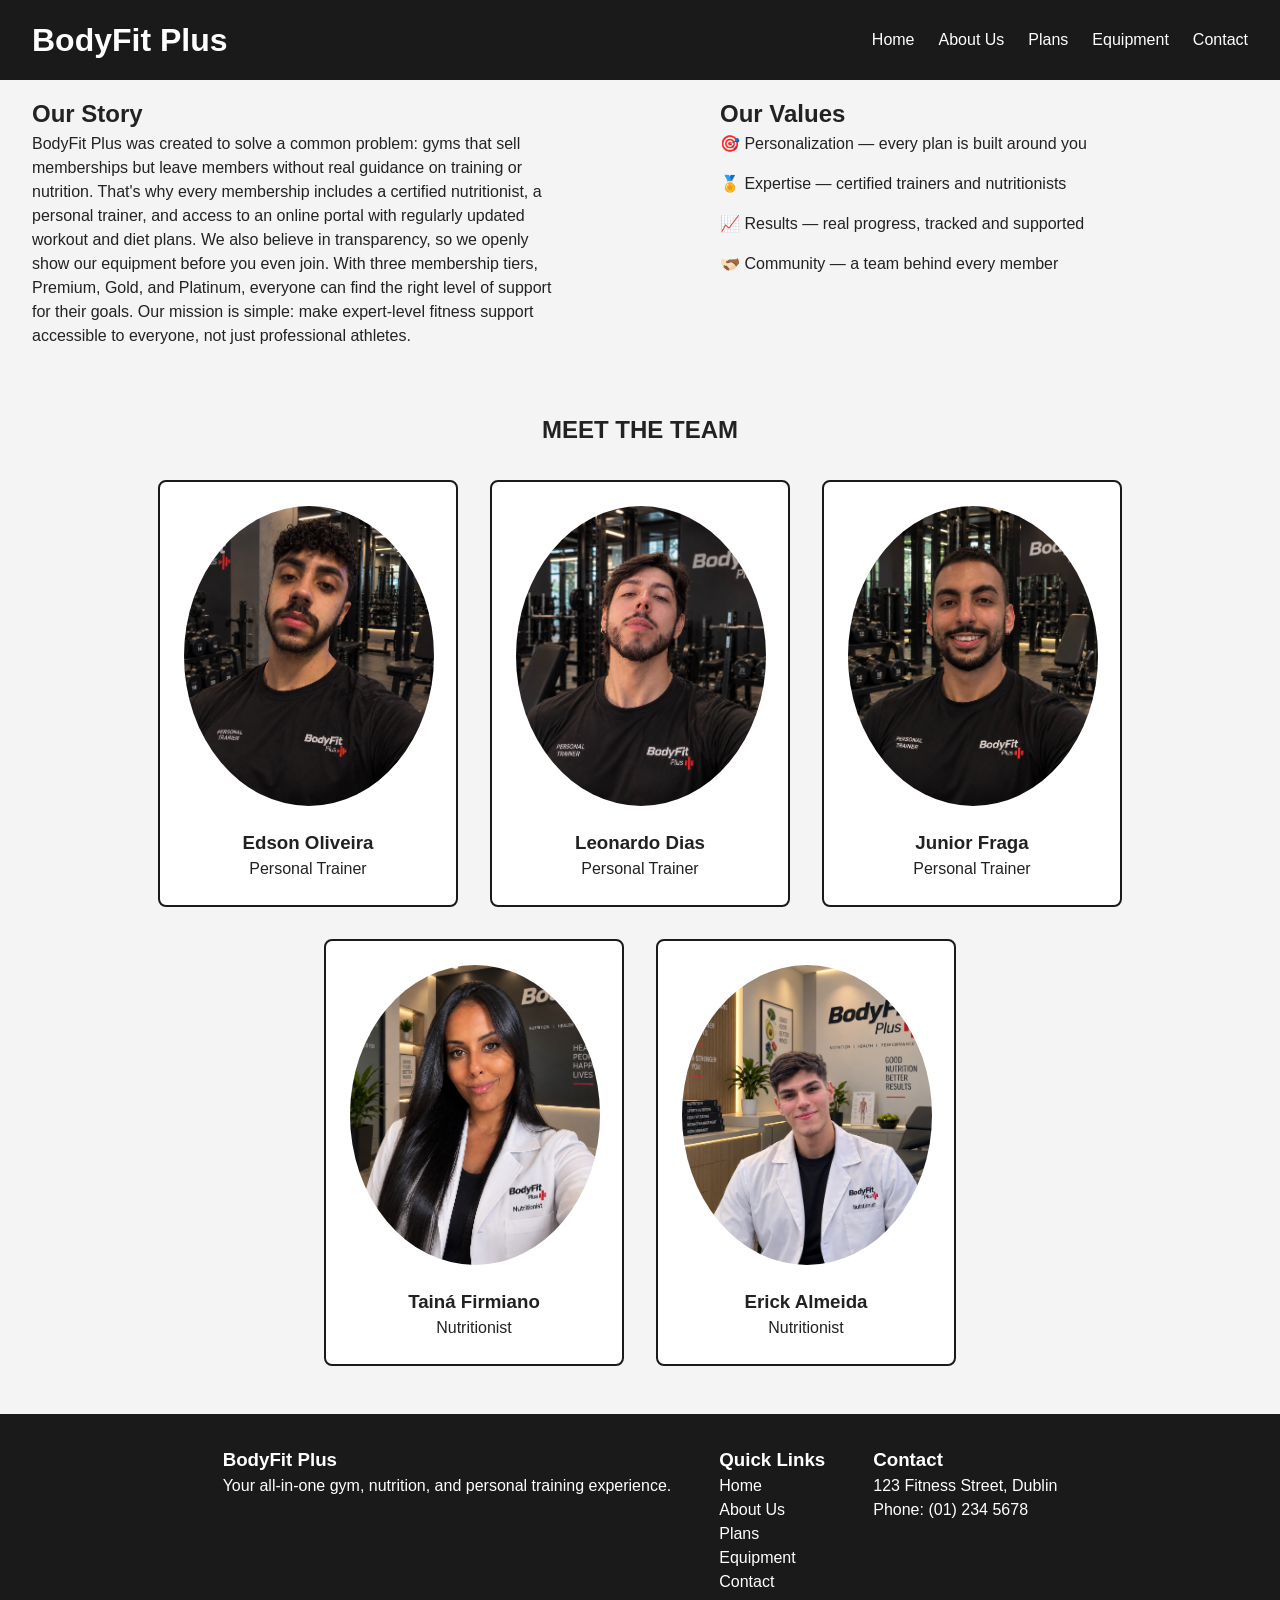
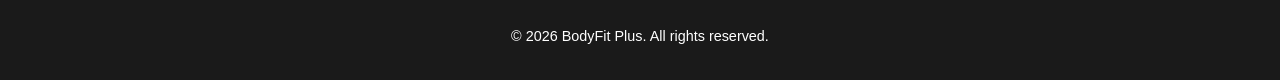
==== about.html @ e27e029f "feat: add about us page with story, values and team sections" ====
<!DOCTYPE html>
<html lang="en">
<head>
    <meta charset="UTF-8">
    <meta name="viewport" content="width=device-width, initial-scale=1.0">
    <title>BodyFit Plus - About Us</title>
    <link rel="stylesheet" href="css/styles.css">
</head>
<body>
    <header>
        <h1>BodyFit Plus</h1>
        <nav>
            <ul>
                <li><a href="index.html">Home</a></li>
                <li><a href="about.html" aria-current="page">About Us</a></li>
                <li><a href="plans.html">Plans</a></li>
                <li><a href="equipment.html">Equipment</a></li>
                <li><a href="contact.html">Contact</a></li>
            </ul>
        </nav>
    </header>
    <main>
<section class="about-intro">
    <div class="about-text">
        <h2>Our Story</h2>
        <p>BodyFit Plus was created to solve a common problem: gyms that sell memberships but leave members without real guidance on training or nutrition. That's why every membership includes a certified nutritionist, a personal trainer, and access to an online portal with regularly updated workout and diet plans. We also believe in transparency, so we openly show our equipment before you even join. With three membership tiers, Premium, Gold, and Platinum, everyone can find the right level of support for their goals. Our mission is simple: make expert-level fitness support accessible to everyone, not just professional athletes.</p>
    </div>
    <div class="about-values">
        <h2>Our Values</h2>
        <ul>
            <li>🎯 Personalization — every plan is built around you</li>
            <li>🏅 Expertise — certified trainers and nutritionists</li>
            <li>📈 Results — real progress, tracked and supported</li>
            <li>🫱🏻‍🫲🏾 Community — a team behind every member</li>
        </ul>
    </div>
</section>

<section class="team">
    <h2>MEET THE TEAM</h2>
    <div class="team-list">
        <div class="team-member">
            <img src="trainer1.jpg" alt="Photo of personal trainer Edson" class="team-img">
            <h3>Edson Oliveira</h3>
            <p>Personal Trainer</p>
        </div>
        <div class="team-member">
            <img src="trainer2.jpg" alt="Photo of personal trainer Leonardo" class="team-img">
            <h3>Leonardo Dias</h3>
            <p>Personal Trainer</p>
        </div>
        <div class="team-member">
            <img src="trainer3.jpg" alt="Photo of personal trainer Junior" class="team-img">
            <h3>Junior Fraga</h3>
            <p>Personal Trainer</p>
        </div>
        <div class="team-member">
            <img src="nutri1.jpg" alt="Photo of nutritionist Taina" class="team-img">
            <h3>Tainá Firmiano</h3>
            <p>Nutritionist</p>
        </div>
        <div class="team-member">
            <img src="nutri2.jpg" alt="Photo of nutritionist Erick" class="team-img">
            <h3>Erick Almeida</h3>
            <p>Nutritionist</p>
        </div>
    </div>
</section>
    </main>
    <footer>
        <div class="footer-content">
            <div class="footer-column">
                <h3>BodyFit Plus</h3>
                <p>Your all-in-one gym, nutrition, and personal training experience.</p>
            </div>
            <div class="footer-column">
                <h3>Quick Links</h3>
                <ul>
                    <li><a href="index.html">Home</a></li>
                    <li><a href="about.html">About Us</a></li>
                    <li><a href="plans.html">Plans</a></li>
                    <li><a href="equipment.html">Equipment</a></li>
                    <li><a href="contact.html">Contact</a></li>
                </ul>
            </div>
            <div class="footer-column">
                <h3>Contact</h3>
                <p>123 Fitness Street, Dublin</p>
                <p>Phone: (01) 234 5678</p>
            </div>
        </div>
        <p class="footer-bottom">&copy; 2026 BodyFit Plus. All rights reserved.</p>
    </footer>
</body>
</html>
---- css/styles.css ----
* {
    margin: 0;
    padding: 0;
    box-sizing: border-box;
}

body {
    font-family: Arial, sans-serif;
    color: #222;
    line-height: 1.5;
    background-color: var(--light-color);
    min-height: 100vh;
    display: flex;
    flex-direction: column;
}

main {
    flex: 1;
}

:root {
    --primary-color: #ff6b35;
    --dark-color: #1a1a1a;
    --light-color: #f4f4f4;
}

header {
    background-color: var(--dark-color);
    color: white;
    padding: 1rem 2rem;
    display: flex;
    justify-content: space-between;
    align-items: center;
}

nav ul {
    list-style: none;
    display: flex;
    gap: 1.5rem;
}

nav a {
    color: white;
    text-decoration: none;
}

nav a:hover {
    color: var(--primary-color);
}
.hero {
    text-align: center;
    padding: 3rem 2rem;
}
.hero-images {
    display: flex;
    justify-content: center;
    gap: 1rem;
    margin: 1.5rem 0;
}

.hero-img {
    max-width: 30%;
    height: auto;
    border-radius: 8px;
}

.cta-button {
    display: inline-block;
    background-color: var(--primary-color);
    color: white;
    padding: 0.75rem 1.5rem;
    text-decoration: none;
    border-radius: 6px;
    margin-top: 1rem;
}
.cta-button:hover {
    color: var(--dark-color)
}

.features {
    text-align: center;
    padding: 3rem 2rem;
}

.feature-list {
    display: flex;
    justify-content: center;
    gap: 2rem;
    margin-top: 2rem;
}

.feature {
    max-width: 300px;
    background-color: white;
    padding: 1.5rem;
    border-radius: 8px;
    border: 2px solid var(--dark-color);
}

.highlights {
    display: flex;
    align-items: flex-start;
    gap: 3rem;
    padding: 3rem 2rem;
}

.testimonials {
    flex: 1;
}

.testimonial-list {
    display: flex;
    flex-direction: column;
    gap: 1rem;
    margin-top: 1rem;
}

.testimonial {
    background-color: white;
    padding: 1.5rem;
    border-radius: 8px;
    border: 2px solid var(--dark-color);
}

.testimonial span {
    display: block;
    margin-top: 1rem;
    font-weight: bold;
}

.highlights {
    display: flex;
    align-items: stretch;
    gap: 3rem;
    padding: 3rem 2rem;
}

.video {
    flex: 1;
    display: flex;
    flex-direction: column;
}

.video iframe {
    flex: 1;
    width: 100%;
    margin-top: 1rem;
}

footer {
    background-color: var(--dark-color);
    color: white;
    padding: 2rem;
}

.footer-content {
    display: flex;
    justify-content: center;
    gap: 3rem;
    flex-wrap: wrap;
}

.footer-column ul {
    list-style: none;
}

.footer-column a {
    color: white;
    text-decoration: none;
}

.footer-bottom {
    text-align: center;
    margin-top: 2rem;
    font-size: 0.9rem;
}

.about-intro {
    display: flex;
    justify-content: center;
    align-items: flex-start;
    gap: 10rem;
    padding: 1em 2rem;
    text-align: left;
}

.about-text, .about-values {
    flex: 1;
}

.about-values ul {
    list-style: none;
}

.about-values li {
    margin-bottom: 1rem;
}

.team {
    text-align: center;
    padding: 3rem 2rem;
}

.team-list {
    display: flex;
    justify-content: center;
    flex-wrap: wrap;
    gap: 2rem;
    margin-top: 2rem;
}

.team-member {
    max-width: 300px;
    background-color: white;
    padding: 1.5rem;
    border-radius: 8px;
    border: 2px solid var(--dark-color);
}

.team-img {
    width: 250px;
    height: 300px;
    object-fit: cover;
    border-radius: 50%;
    margin-bottom: 1rem;
}
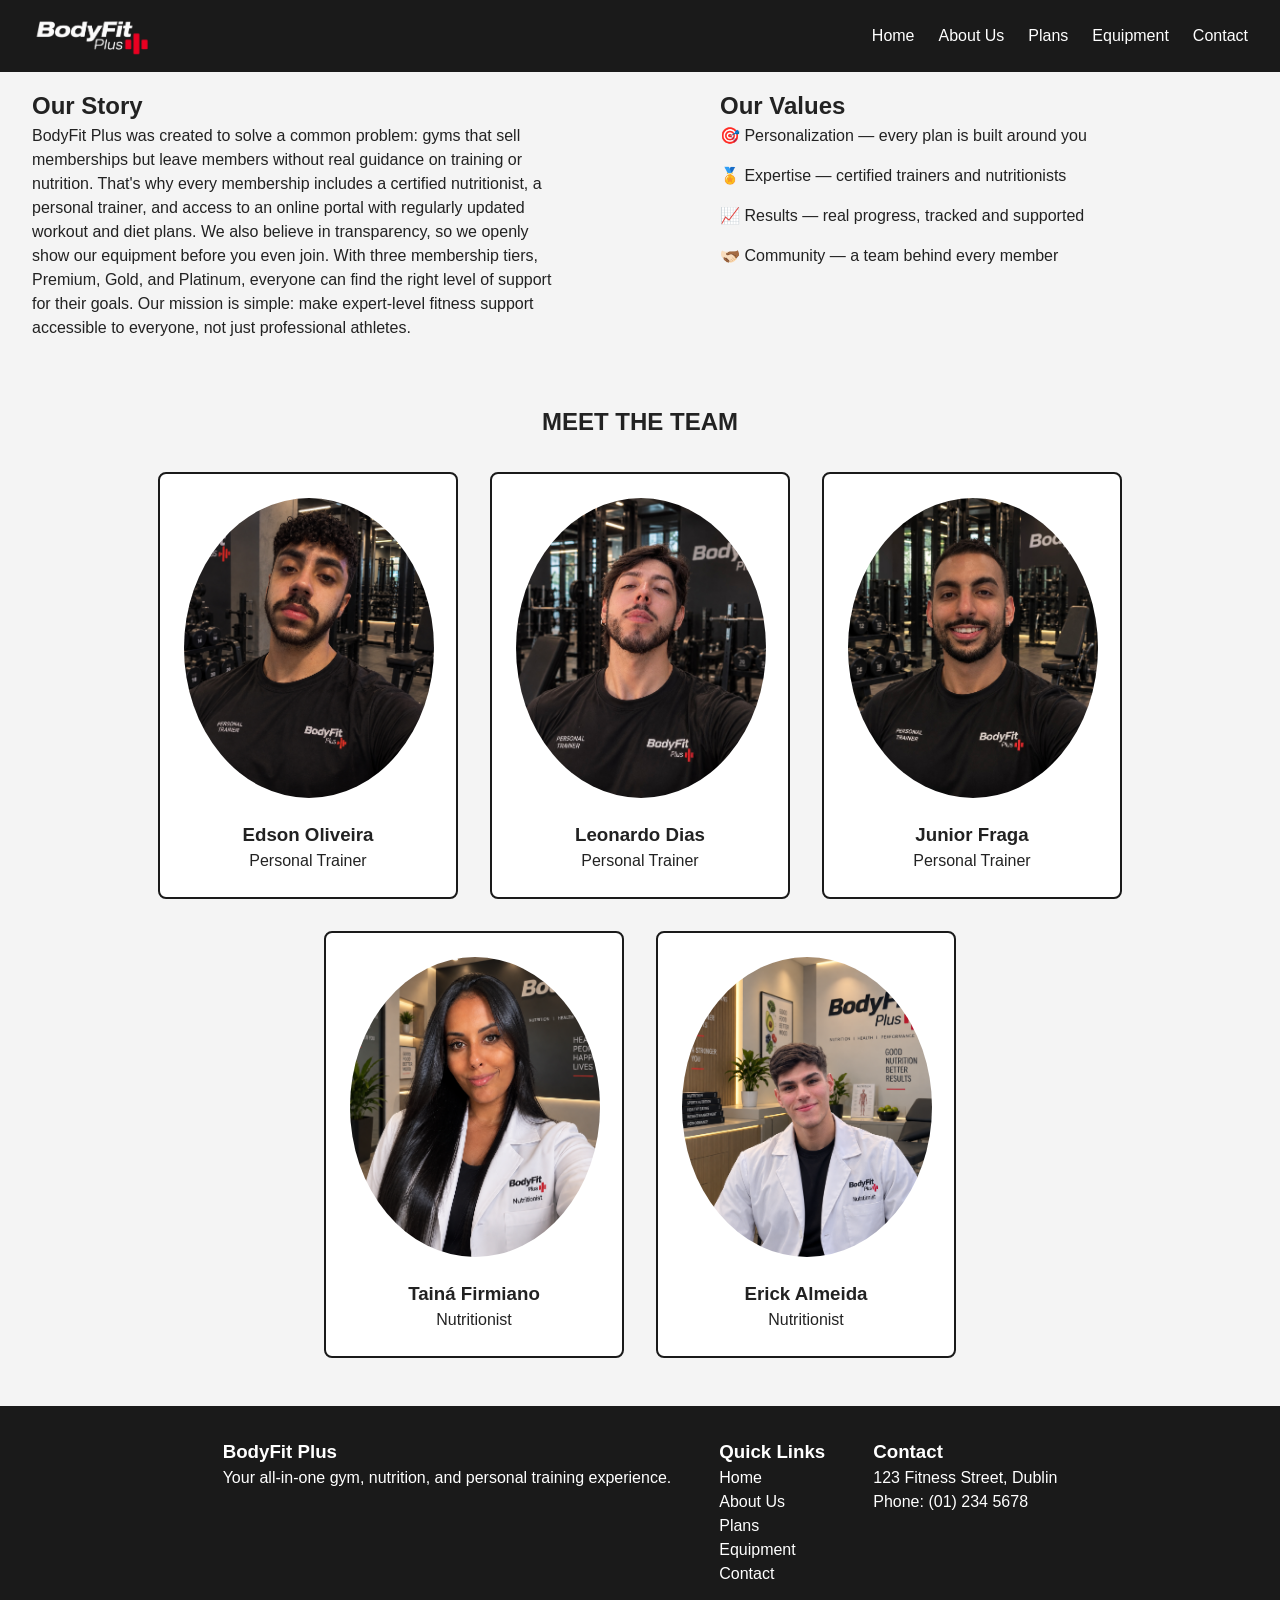
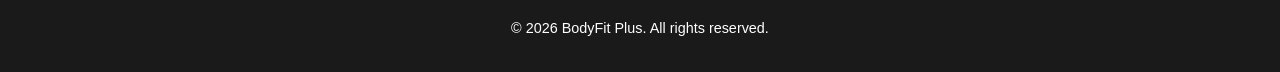
==== commit d9a505bc: "feat: add equipment page, logo, and fix footer inconsistencies" ====
--- a/about.html
+++ b/about.html
@@ -8,7 +8,10 @@
 </head>
 <body>
     <header>
-        <h1>BodyFit Plus</h1>
+        <div class="logo">
+            <img src="logo.png" alt="BodyFit Plus logo">
+            <h1 class="sr-only">BodyFit Plus</h1>
+        </div>
         <nav>
             <ul>
                 <li><a href="index.html">Home</a></li>
--- a/css/styles.css
+++ b/css/styles.css
@@ -19,7 +19,7 @@
 }
 
 :root {
-    --primary-color: #ff6b35;
+    --primary-color: #ED1B2F;
     --dark-color: #1a1a1a;
     --light-color: #f4f4f4;
 }
@@ -31,6 +31,29 @@
     display: flex;
     justify-content: space-between;
     align-items: center;
+}
+
+.logo {
+    display: flex;
+    align-items: center;
+    gap: 0.5rem;
+}
+
+.logo img {
+    height: 40px;
+    width: auto;
+}
+
+.sr-only {
+    position: absolute;
+    width: 1px;
+    height: 1px;
+    padding: 0;
+    margin: -1px;
+    overflow: hidden;
+    clip: rect(0, 0, 0, 0);
+    white-space: nowrap;
+    border: 0;
 }
 
 nav ul {
@@ -167,6 +190,9 @@
 .footer-column a {
     color: white;
     text-decoration: none;
+}
+.footer-column a:hover {
+    color: var(--primary-color)
 }
 
 .footer-bottom {
@@ -224,3 +250,57 @@
     border-radius: 50%;
     margin-bottom: 1rem;
 }
+
+.plans {
+    text-align: center;
+    padding: 3rem 2rem;
+}
+
+table {
+    width: 100%;
+    max-width: 900px;
+    margin: 2rem auto;
+    border-collapse: collapse;
+}
+
+th, td {
+    border: 1px solid var(--dark-color);
+    padding: 0.75rem;
+    text-align: center;
+}
+
+thead {
+    background-color: var(--dark-color);
+    color: white;
+}
+
+tbody tr:nth-child(even) {
+    background-color: var(--light-color);
+}
+
+tbody tr:nth-child(odd) {
+    background-color: white;
+}
+
+.equipment-gallery {
+    text-align: center;
+    padding: 3rem 2rem;
+}
+
+.gallery {
+    display: grid;
+    grid-template-columns: repeat(2, 1fr);
+    gap: 1.5rem;
+    margin-top: 2rem;
+}
+
+figure img {
+    width: 100%;
+    height: auto;
+    border-radius: 8px;
+}
+
+figcaption {
+    margin-top: 0.5rem;
+    font-weight: bold;
+}
